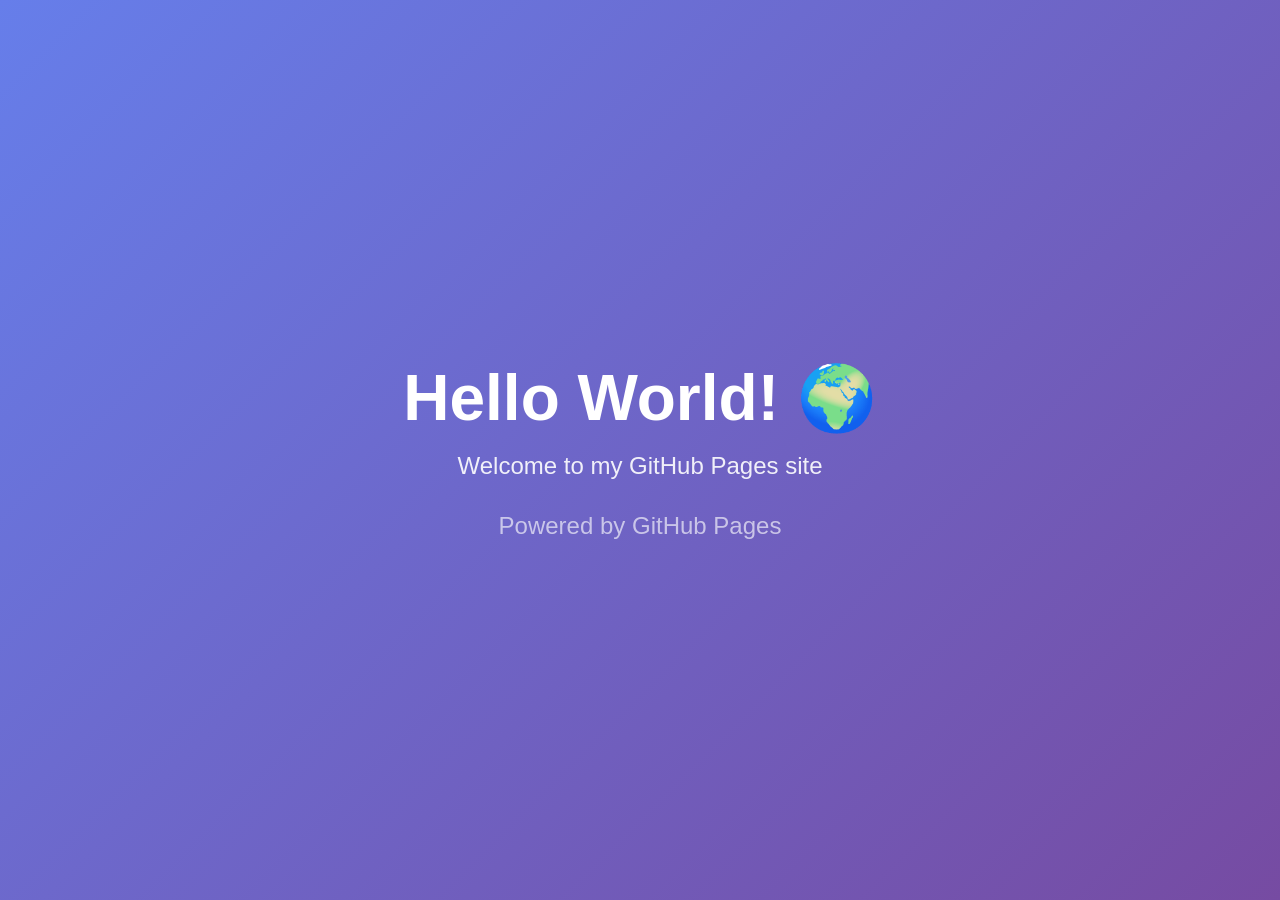
==== index.html @ 0161fd8e "Update to Hello World page with modern styling" ====
<!DOCTYPE html>
<html lang="en">
  <head>
    <meta charset="UTF-8">
    <meta name="viewport" content="width=device-width, initial-scale=1.0">
    <title>Hello World - GitHub Pages</title>
    <style>
      * {
        margin: 0;
        padding: 0;
        box-sizing: border-box;
      }
      
      body {
        font-family: -apple-system, BlinkMacSystemFont, 'Segoe UI', Roboto, 'Helvetica Neue', Arial, sans-serif;
        display: flex;
        justify-content: center;
        align-items: center;
        min-height: 100vh;
        background: linear-gradient(135deg, #667eea 0%, #764ba2 100%);
        color: #fff;
      }
      
      .container {
        text-align: center;
        padding: 2rem;
      }
      
      h1 {
        font-size: 4rem;
        margin-bottom: 1rem;
        animation: fadeIn 1s ease-in;
      }
      
      p {
        font-size: 1.5rem;
        opacity: 0.9;
        animation: fadeIn 1.5s ease-in;
      }
      
      @keyframes fadeIn {
        from {
          opacity: 0;
          transform: translateY(-20px);
        }
        to {
          opacity: 1;
          transform: translateY(0);
        }
      }
      
      .footer {
        margin-top: 2rem;
        font-size: 1rem;
        opacity: 0.7;
      }
    </style>
  </head>
  <body>
    <div class="container">
      <h1>Hello World! 🌍</h1>
      <p>Welcome to my GitHub Pages site</p>
      <div class="footer">
        <p>Powered by GitHub Pages</p>
      </div>
    </div>
  </body>
</html>
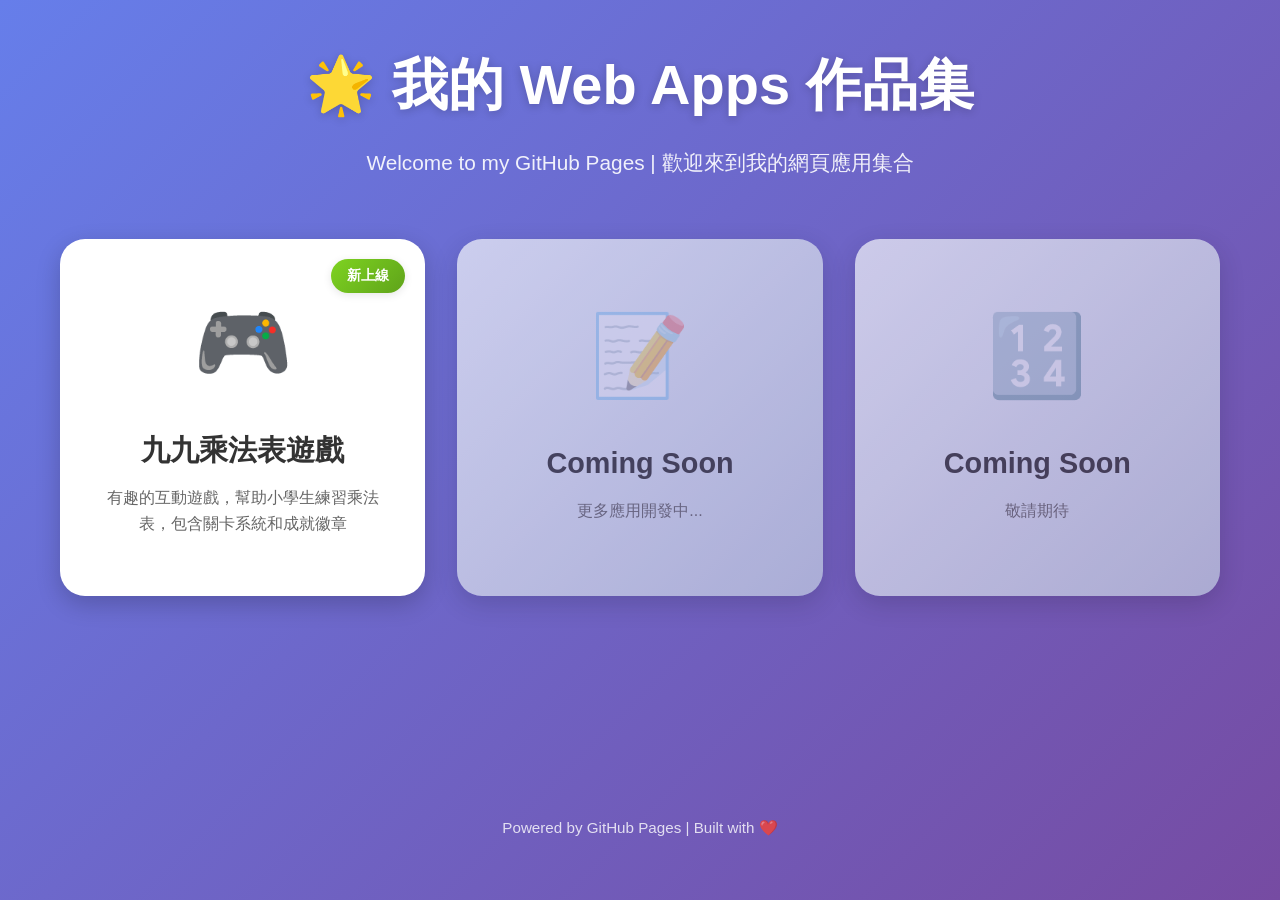
==== commit ca684402: "Add multiplication game and redesign as multi-app portal - Transform main page into app portal with " ====
--- a/index.html
+++ b/index.html
@@ -1,68 +1,50 @@
 <!DOCTYPE html>
-<html lang="en">
+<html lang="zh-TW">
   <head>
     <meta charset="UTF-8">
     <meta name="viewport" content="width=device-width, initial-scale=1.0">
-    <title>Hello World - GitHub Pages</title>
-    <style>
-      * {
-        margin: 0;
-        padding: 0;
-        box-sizing: border-box;
-      }
-      
-      body {
-        font-family: -apple-system, BlinkMacSystemFont, 'Segoe UI', Roboto, 'Helvetica Neue', Arial, sans-serif;
-        display: flex;
-        justify-content: center;
-        align-items: center;
-        min-height: 100vh;
-        background: linear-gradient(135deg, #667eea 0%, #764ba2 100%);
-        color: #fff;
-      }
-      
-      .container {
-        text-align: center;
-        padding: 2rem;
-      }
-      
-      h1 {
-        font-size: 4rem;
-        margin-bottom: 1rem;
-        animation: fadeIn 1s ease-in;
-      }
-      
-      p {
-        font-size: 1.5rem;
-        opacity: 0.9;
-        animation: fadeIn 1.5s ease-in;
-      }
-      
-      @keyframes fadeIn {
-        from {
-          opacity: 0;
-          transform: translateY(-20px);
-        }
-        to {
-          opacity: 1;
-          transform: translateY(0);
-        }
-      }
-      
-      .footer {
-        margin-top: 2rem;
-        font-size: 1rem;
-        opacity: 0.7;
-      }
-    </style>
+    <meta name="description" content="我的 Web Apps 作品集 - 包含互動遊戲、工具程式等多個網頁應用">
+    <title>我的 Web Apps | GitHub Pages</title>
+    <link rel="stylesheet" href="assets/css/common.css">
+    <link rel="stylesheet" href="assets/css/portal.css">
   </head>
   <body>
-    <div class="container">
-      <h1>Hello World! 🌍</h1>
-      <p>Welcome to my GitHub Pages site</p>
-      <div class="footer">
-        <p>Powered by GitHub Pages</p>
+    <div class="portal">
+      <!-- 頭部區域 -->
+      <header class="portal-header">
+        <h1>🌟 我的 Web Apps 作品集</h1>
+        <p>Welcome to my GitHub Pages | 歡迎來到我的網頁應用集合</p>
+      </header>
+      
+      <!-- App 卡片網格 -->
+      <div class="app-grid">
+        <!-- App 1: 九九乘法表遊戲 -->
+        <a href="apps/multiplication-game/" class="app-card">
+          <span class="app-badge">新上線</span>
+          <div class="app-icon">🎮</div>
+          <h2>九九乘法表遊戲</h2>
+          <p>有趣的互動遊戲，幫助小學生練習乘法表，包含關卡系統和成就徽章</p>
+        </a>
+        
+        <!-- App 2: 待開發 -->
+        <div class="app-card coming-soon">
+          <div class="app-icon">📝</div>
+          <h2>Coming Soon</h2>
+          <p>更多應用開發中...</p>
+        </div>
+        
+        <!-- App 3: 待開發 -->
+        <div class="app-card coming-soon">
+          <div class="app-icon">🔢</div>
+          <h2>Coming Soon</h2>
+          <p>敬請期待</p>
+        </div>
       </div>
+      
+      <!-- 頁腳 -->
+      <footer class="portal-footer">
+        <p>Powered by GitHub Pages | Built with ❤️</p>
+      </footer>
     </div>
   </body>
 </html>
--- a/assets/css/common.css
+++ b/assets/css/common.css
@@ -0,0 +1,143 @@
+/* Common Styles - 共用樣式 */
+/* 適用於所有 Web Apps 的通用元件 */
+
+* {
+  margin: 0;
+  padding: 0;
+  box-sizing: border-box;
+}
+
+:root {
+  /* 童趣卡通風格色彩 */
+  --color-primary: #4A90E2;
+  --color-success: #7ED321;
+  --color-warning: #F5A623;
+  --color-danger: #FF6B6B;
+  --color-info: #FF69B4;
+  
+  /* 背景色 */
+  --bg-gradient-start: #667eea;
+  --bg-gradient-end: #764ba2;
+  
+  /* 文字色 */
+  --text-primary: #333;
+  --text-secondary: #666;
+  --text-light: #fff;
+  
+  /* 圓角 */
+  --radius-small: 8px;
+  --radius-medium: 15px;
+  --radius-large: 20px;
+  --radius-xlarge: 25px;
+  
+  /* 陰影 */
+  --shadow-small: 0 2px 8px rgba(0, 0, 0, 0.1);
+  --shadow-medium: 0 4px 16px rgba(0, 0, 0, 0.15);
+  --shadow-large: 0 8px 24px rgba(0, 0, 0, 0.2);
+  
+  /* 動畫 */
+  --transition-fast: 0.2s ease;
+  --transition-normal: 0.3s ease;
+  --transition-slow: 0.5s ease;
+}
+
+body {
+  font-family: -apple-system, BlinkMacSystemFont, 'Segoe UI', Roboto, 'Helvetica Neue', Arial, 
+               'Noto Sans', sans-serif, 'Apple Color Emoji', 'Segoe UI Emoji', 'Segoe UI Symbol';
+  line-height: 1.6;
+  color: var(--text-primary);
+}
+
+/* 通用按鈕樣式 */
+.btn {
+  display: inline-block;
+  padding: 12px 32px;
+  font-size: 16px;
+  font-weight: 600;
+  text-align: center;
+  text-decoration: none;
+  border: none;
+  border-radius: var(--radius-large);
+  cursor: pointer;
+  transition: all var(--transition-normal);
+  box-shadow: var(--shadow-small);
+}
+
+.btn:hover {
+  transform: translateY(-2px) scale(1.02);
+  box-shadow: var(--shadow-medium);
+}
+
+.btn:active {
+  transform: translateY(0) scale(0.98);
+}
+
+.btn-primary {
+  background: linear-gradient(135deg, var(--color-primary), #357ABD);
+  color: var(--text-light);
+}
+
+.btn-success {
+  background: linear-gradient(135deg, var(--color-success), #5FA31A);
+  color: var(--text-light);
+}
+
+.btn-large {
+  padding: 16px 48px;
+  font-size: 20px;
+  border-radius: var(--radius-xlarge);
+}
+
+/* 通用卡片樣式 */
+.card {
+  background: white;
+  border-radius: var(--radius-large);
+  padding: 24px;
+  box-shadow: var(--shadow-medium);
+  transition: all var(--transition-normal);
+}
+
+.card:hover {
+  transform: translateY(-4px);
+  box-shadow: var(--shadow-large);
+}
+
+/* 響應式容器 */
+.container {
+  width: 100%;
+  max-width: 1200px;
+  margin: 0 auto;
+  padding: 0 20px;
+}
+
+/* 通用工具類 */
+.text-center {
+  text-align: center;
+}
+
+.mt-1 { margin-top: 8px; }
+.mt-2 { margin-top: 16px; }
+.mt-3 { margin-top: 24px; }
+.mt-4 { margin-top: 32px; }
+
+.mb-1 { margin-bottom: 8px; }
+.mb-2 { margin-bottom: 16px; }
+.mb-3 { margin-bottom: 24px; }
+.mb-4 { margin-bottom: 32px; }
+
+/* 響應式設計 */
+@media (max-width: 768px) {
+  .btn {
+    padding: 10px 24px;
+    font-size: 14px;
+  }
+  
+  .btn-large {
+    padding: 14px 36px;
+    font-size: 18px;
+  }
+  
+  .card {
+    padding: 16px;
+  }
+}
--- a/assets/css/portal.css
+++ b/assets/css/portal.css
@@ -0,0 +1,226 @@
+/* Portal Page Styles - 主頁樣式 */
+
+body {
+  min-height: 100vh;
+  background: linear-gradient(135deg, var(--bg-gradient-start) 0%, var(--bg-gradient-end) 100%);
+  display: flex;
+  flex-direction: column;
+}
+
+.portal {
+  flex: 1;
+  display: flex;
+  flex-direction: column;
+  padding: 40px 20px;
+}
+
+/* 頭部區域 */
+.portal-header {
+  text-align: center;
+  margin-bottom: 60px;
+  animation: fadeInDown 0.8s ease;
+}
+
+.portal-header h1 {
+  font-size: 3.5rem;
+  color: white;
+  margin-bottom: 16px;
+  font-weight: 700;
+  text-shadow: 0 2px 10px rgba(0, 0, 0, 0.2);
+}
+
+.portal-header p {
+  font-size: 1.3rem;
+  color: rgba(255, 255, 255, 0.9);
+  font-weight: 300;
+}
+
+/* App 卡片網格 */
+.app-grid {
+  display: grid;
+  grid-template-columns: repeat(auto-fit, minmax(300px, 1fr));
+  gap: 32px;
+  max-width: 1200px;
+  margin: 0 auto;
+  width: 100%;
+  padding: 0 20px;
+}
+
+/* App 卡片 */
+.app-card {
+  background: white;
+  border-radius: var(--radius-xlarge);
+  padding: 40px 32px;
+  text-align: center;
+  text-decoration: none;
+  color: var(--text-primary);
+  box-shadow: var(--shadow-large);
+  transition: all var(--transition-normal);
+  cursor: pointer;
+  position: relative;
+  overflow: hidden;
+  display: flex;
+  flex-direction: column;
+  align-items: center;
+  justify-content: center;
+  min-height: 280px;
+  animation: fadeInUp 0.6s ease backwards;
+}
+
+.app-card:nth-child(1) {
+  animation-delay: 0.1s;
+}
+
+.app-card:nth-child(2) {
+  animation-delay: 0.2s;
+}
+
+.app-card:nth-child(3) {
+  animation-delay: 0.3s;
+}
+
+.app-card:hover {
+  transform: translateY(-8px) scale(1.02);
+  box-shadow: 0 12px 40px rgba(0, 0, 0, 0.25);
+}
+
+.app-card:active {
+  transform: translateY(-4px) scale(1.01);
+}
+
+/* App 圖示 */
+.app-icon {
+  font-size: 5rem;
+  margin-bottom: 20px;
+  animation: bounce 2s infinite;
+  animation-play-state: paused;
+}
+
+.app-card:hover .app-icon {
+  animation-play-state: running;
+}
+
+.app-card h2 {
+  font-size: 1.8rem;
+  color: var(--text-primary);
+  margin-bottom: 12px;
+  font-weight: 700;
+}
+
+.app-card p {
+  font-size: 1rem;
+  color: var(--text-secondary);
+  line-height: 1.6;
+  margin-bottom: 20px;
+}
+
+/* App 狀態徽章 */
+.app-badge {
+  display: inline-block;
+  padding: 6px 16px;
+  background: linear-gradient(135deg, var(--color-success), #5FA31A);
+  color: white;
+  border-radius: 20px;
+  font-size: 0.85rem;
+  font-weight: 600;
+  position: absolute;
+  top: 20px;
+  right: 20px;
+  box-shadow: var(--shadow-small);
+}
+
+/* Coming Soon 卡片 */
+.app-card.coming-soon {
+  opacity: 0.7;
+  cursor: not-allowed;
+  background: linear-gradient(135deg, #f5f7fa 0%, #c3cfe2 100%);
+}
+
+.app-card.coming-soon:hover {
+  transform: none;
+  box-shadow: var(--shadow-large);
+}
+
+.app-card.coming-soon .app-icon {
+  animation: none;
+  opacity: 0.5;
+}
+
+/* 頁腳 */
+.portal-footer {
+  text-align: center;
+  padding: 40px 20px 20px;
+  color: rgba(255, 255, 255, 0.8);
+  font-size: 0.95rem;
+  margin-top: auto;
+}
+
+/* 動畫 */
+@keyframes fadeInDown {
+  from {
+    opacity: 0;
+    transform: translateY(-30px);
+  }
+  to {
+    opacity: 1;
+    transform: translateY(0);
+  }
+}
+
+@keyframes fadeInUp {
+  from {
+    opacity: 0;
+    transform: translateY(30px);
+  }
+  to {
+    opacity: 1;
+    transform: translateY(0);
+  }
+}
+
+@keyframes bounce {
+  0%, 20%, 50%, 80%, 100% {
+    transform: translateY(0);
+  }
+  40% {
+    transform: translateY(-15px);
+  }
+  60% {
+    transform: translateY(-8px);
+  }
+}
+
+/* 響應式設計 */
+@media (max-width: 768px) {
+  .portal-header h1 {
+    font-size: 2.5rem;
+  }
+  
+  .portal-header p {
+    font-size: 1.1rem;
+  }
+  
+  .app-grid {
+    grid-template-columns: 1fr;
+    gap: 24px;
+  }
+  
+  .app-card {
+    padding: 32px 24px;
+    min-height: 240px;
+  }
+  
+  .app-icon {
+    font-size: 4rem;
+  }
+  
+  .app-card h2 {
+    font-size: 1.5rem;
+  }
+}
+
+@media (min-width: 769px) and (max-width: 1024px) {
+  .app-grid {
+    grid-template-columns: repeat(2, 1fr);
+  }
+}
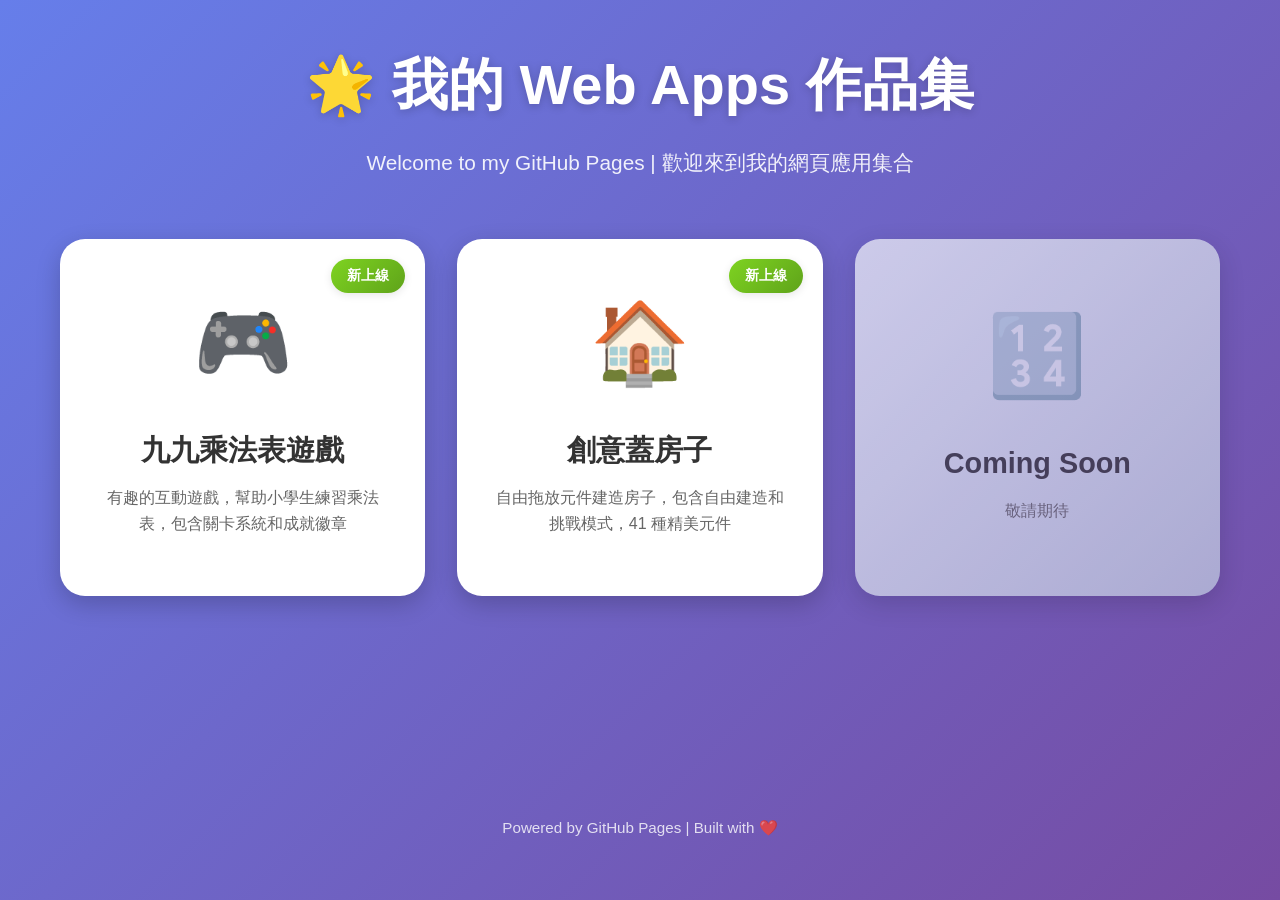
==== commit 476b84e2: "Add house-builder game to GitHub Pages - Added house-builder game card to index.html - Updated porta" ====
--- a/index.html
+++ b/index.html
@@ -26,12 +26,13 @@
           <p>有趣的互動遊戲，幫助小學生練習乘法表，包含關卡系統和成就徽章</p>
         </a>
         
-        <!-- App 2: 待開發 -->
-        <div class="app-card coming-soon">
-          <div class="app-icon">📝</div>
-          <h2>Coming Soon</h2>
-          <p>更多應用開發中...</p>
-        </div>
+        <!-- App 2: 創意蓋房子 -->
+        <a href="apps/house-builder/" class="app-card">
+          <span class="app-badge">新上線</span>
+          <div class="app-icon">🏠</div>
+          <h2>創意蓋房子</h2>
+          <p>自由拖放元件建造房子，包含自由建造和挑戰模式，41 種精美元件</p>
+        </a>
         
         <!-- App 3: 待開發 -->
         <div class="app-card coming-soon">
--- a/assets/css/portal.css
+++ b/assets/css/portal.css
@@ -79,6 +79,10 @@
   animation-delay: 0.3s;
 }
 
+.app-card:nth-child(4) {
+  animation-delay: 0.4s;
+}
+
 .app-card:hover {
   transform: translateY(-8px) scale(1.02);
   box-shadow: 0 12px 40px rgba(0, 0, 0, 0.25);
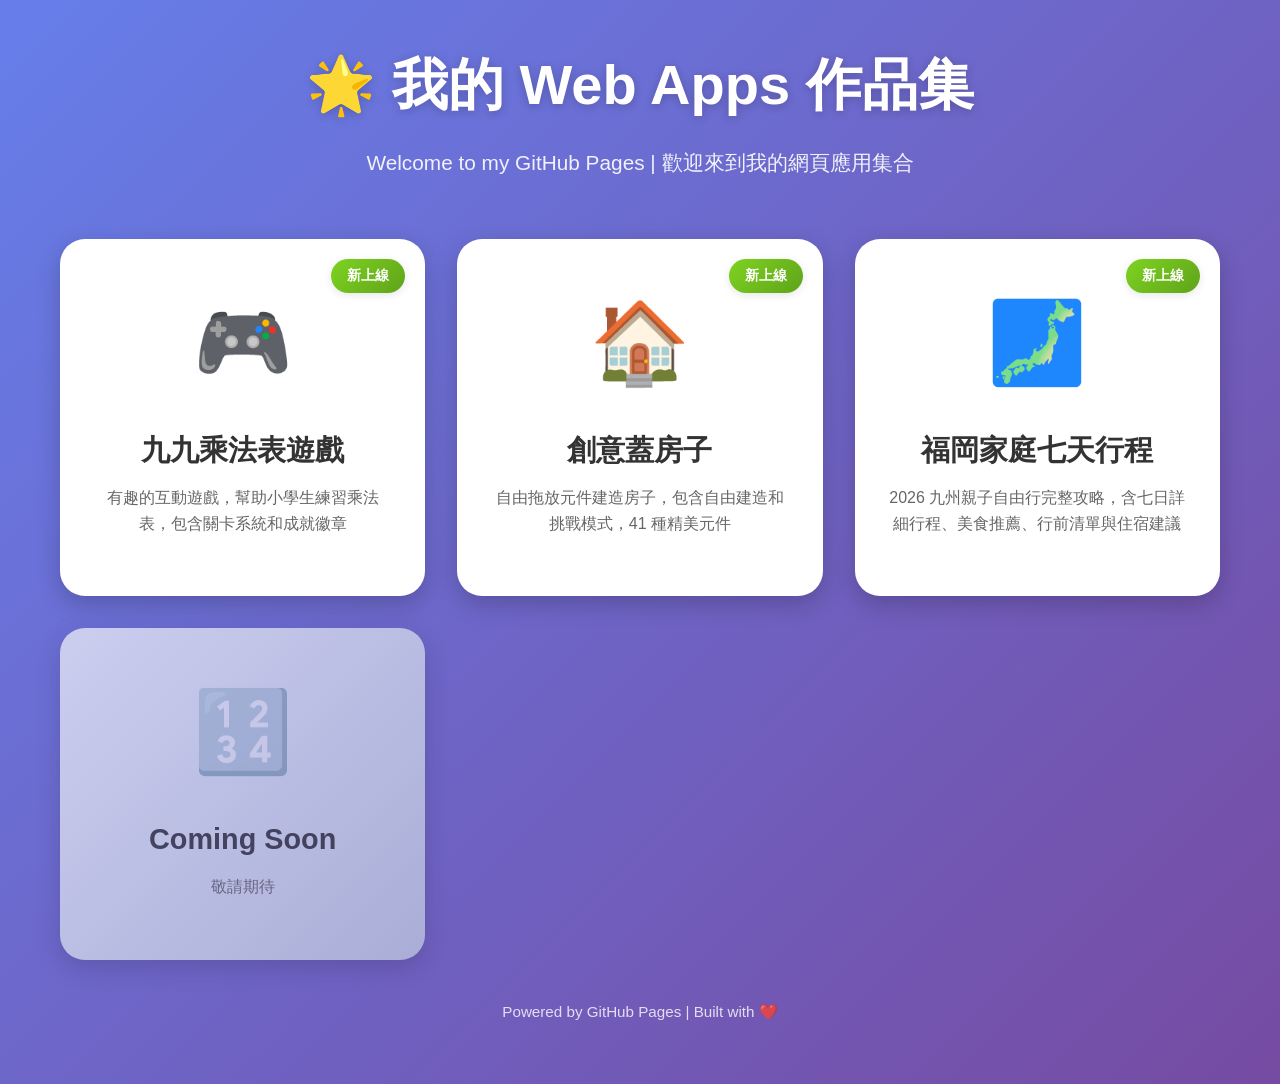
==== commit 4622d3ac: "feat: 新增福岡家庭七天行程頁面 v1.3 - 新增 docs/travel/2026-日本福岡/index.html：完整七天行程 HTML 頁面   · 黏性 Day 導覽列、景點卡片、可展開" ====
--- a/index.html
+++ b/index.html
@@ -34,7 +34,15 @@
           <p>自由拖放元件建造房子，包含自由建造和挑戰模式，41 種精美元件</p>
         </a>
         
-        <!-- App 3: 待開發 -->
+        <!-- App 3: 福岡旅遊行程 -->
+        <a href="docs/travel/2026-日本福岡/" class="app-card">
+          <span class="app-badge">新上線</span>
+          <div class="app-icon">🗾</div>
+          <h2>福岡家庭七天行程</h2>
+          <p>2026 九州親子自由行完整攻略，含七日詳細行程、美食推薦、行前清單與住宿建議</p>
+        </a>
+
+        <!-- App 4: 待開發 -->
         <div class="app-card coming-soon">
           <div class="app-icon">🔢</div>
           <h2>Coming Soon</h2>
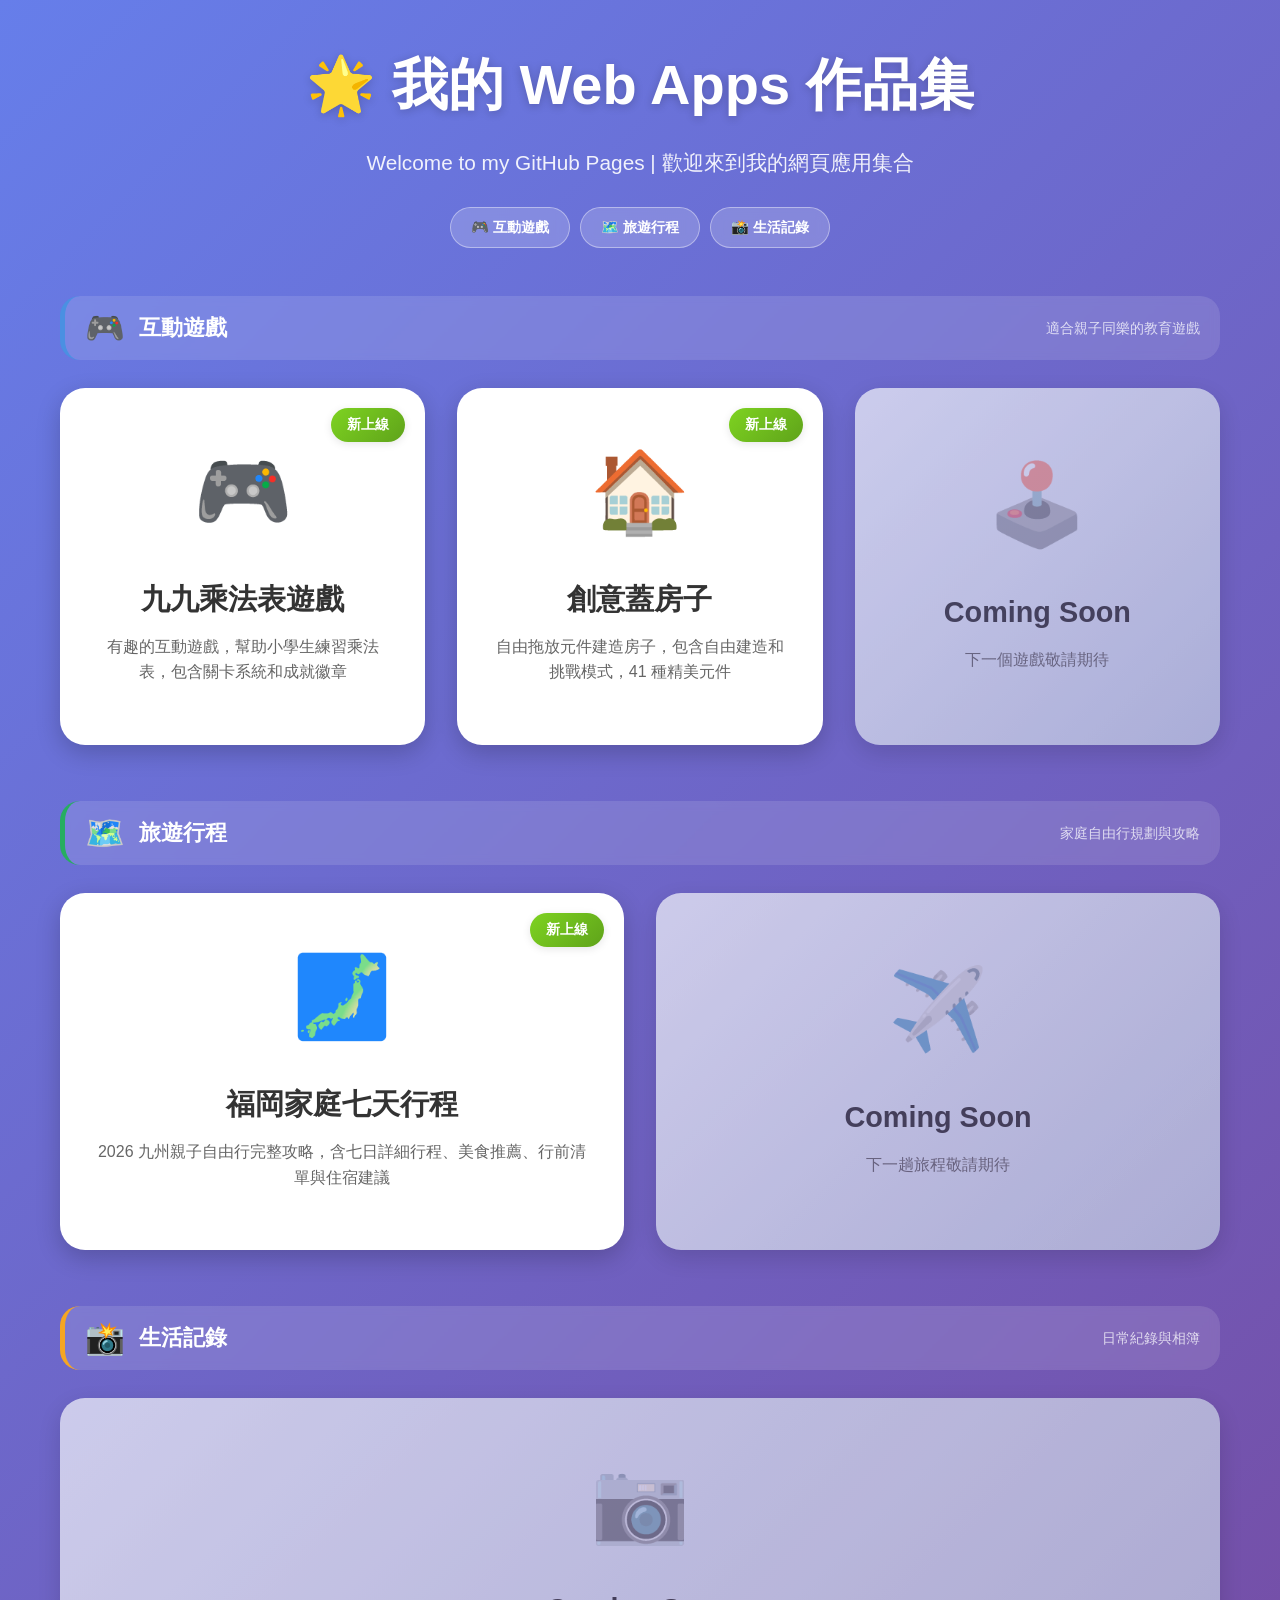
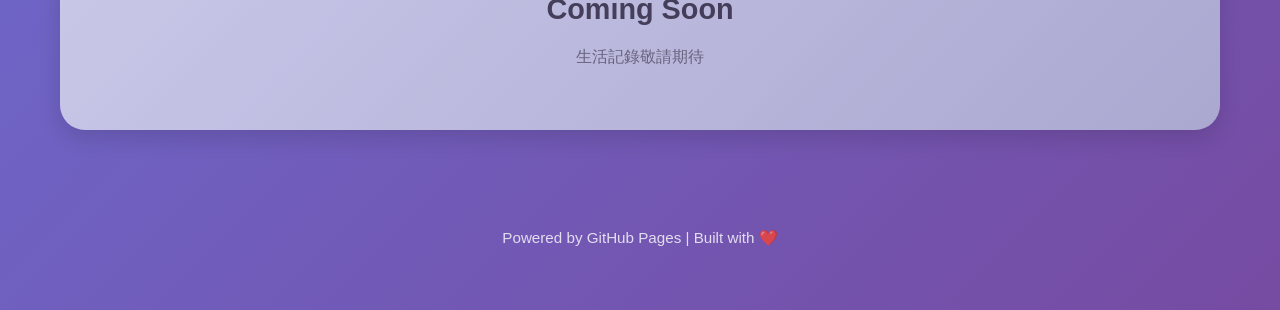
==== commit 5bf6657f: "feat: 首頁重構為分類區塊架構 - 新增三個分類區塊：🎮 互動遊戲、🗺️ 旅遊行程、📸 生活記錄 - 新增頂部分類快捷導覽 chips（含錨點連結） - portal.css 新增 .catego" ====
--- a/index.html
+++ b/index.html
@@ -16,39 +16,78 @@
         <p>Welcome to my GitHub Pages | 歡迎來到我的網頁應用集合</p>
       </header>
       
-      <!-- App 卡片網格 -->
-      <div class="app-grid">
-        <!-- App 1: 九九乘法表遊戲 -->
-        <a href="apps/multiplication-game/" class="app-card">
-          <span class="app-badge">新上線</span>
-          <div class="app-icon">🎮</div>
-          <h2>九九乘法表遊戲</h2>
-          <p>有趣的互動遊戲，幫助小學生練習乘法表，包含關卡系統和成就徽章</p>
-        </a>
-        
-        <!-- App 2: 創意蓋房子 -->
-        <a href="apps/house-builder/" class="app-card">
-          <span class="app-badge">新上線</span>
-          <div class="app-icon">🏠</div>
-          <h2>創意蓋房子</h2>
-          <p>自由拖放元件建造房子，包含自由建造和挑戰模式，41 種精美元件</p>
-        </a>
-        
-        <!-- App 3: 福岡旅遊行程 -->
-        <a href="docs/travel/2026-日本福岡/" class="app-card">
-          <span class="app-badge">新上線</span>
-          <div class="app-icon">🗾</div>
-          <h2>福岡家庭七天行程</h2>
-          <p>2026 九州親子自由行完整攻略，含七日詳細行程、美食推薦、行前清單與住宿建議</p>
-        </a>
+      <!-- 分類快捷導覽 -->
+      <nav class="category-nav">
+        <a class="category-chip" href="#games">🎮 互動遊戲</a>
+        <a class="category-chip" href="#travel">🗺️ 旅遊行程</a>
+        <a class="category-chip" href="#life">📸 生活記錄</a>
+      </nav>
 
-        <!-- App 4: 待開發 -->
-        <div class="app-card coming-soon">
-          <div class="app-icon">🔢</div>
-          <h2>Coming Soon</h2>
-          <p>敬請期待</p>
+      <!-- ── 互動遊戲 ── -->
+      <section class="category-section cat-games" id="games">
+        <div class="category-header">
+          <span class="cat-icon">🎮</span>
+          <h2 class="cat-title">互動遊戲</h2>
+          <p class="cat-desc">適合親子同樂的教育遊戲</p>
         </div>
-      </div>
+        <div class="app-grid">
+          <a href="apps/multiplication-game/" class="app-card" style="--card-i:1">
+            <span class="app-badge">新上線</span>
+            <div class="app-icon">🎮</div>
+            <h2>九九乘法表遊戲</h2>
+            <p>有趣的互動遊戲，幫助小學生練習乘法表，包含關卡系統和成就徽章</p>
+          </a>
+          <a href="apps/house-builder/" class="app-card" style="--card-i:2">
+            <span class="app-badge">新上線</span>
+            <div class="app-icon">🏠</div>
+            <h2>創意蓋房子</h2>
+            <p>自由拖放元件建造房子，包含自由建造和挑戰模式，41 種精美元件</p>
+          </a>
+          <div class="app-card coming-soon" style="--card-i:3">
+            <div class="app-icon">🕹️</div>
+            <h2>Coming Soon</h2>
+            <p>下一個遊戲敬請期待</p>
+          </div>
+        </div>
+      </section>
+
+      <!-- ── 旅遊行程 ── -->
+      <section class="category-section cat-travel" id="travel">
+        <div class="category-header">
+          <span class="cat-icon">🗺️</span>
+          <h2 class="cat-title">旅遊行程</h2>
+          <p class="cat-desc">家庭自由行規劃與攻略</p>
+        </div>
+        <div class="app-grid">
+          <a href="docs/travel/2026-日本福岡/" class="app-card" style="--card-i:1">
+            <span class="app-badge">新上線</span>
+            <div class="app-icon">🗾</div>
+            <h2>福岡家庭七天行程</h2>
+            <p>2026 九州親子自由行完整攻略，含七日詳細行程、美食推薦、行前清單與住宿建議</p>
+          </a>
+          <div class="app-card coming-soon" style="--card-i:2">
+            <div class="app-icon">✈️</div>
+            <h2>Coming Soon</h2>
+            <p>下一趟旅程敬請期待</p>
+          </div>
+        </div>
+      </section>
+
+      <!-- ── 生活記錄 ── -->
+      <section class="category-section cat-life" id="life">
+        <div class="category-header">
+          <span class="cat-icon">📸</span>
+          <h2 class="cat-title">生活記錄</h2>
+          <p class="cat-desc">日常紀錄與相簿</p>
+        </div>
+        <div class="app-grid">
+          <div class="app-card coming-soon" style="--card-i:1">
+            <div class="app-icon">📷</div>
+            <h2>Coming Soon</h2>
+            <p>生活記錄敬請期待</p>
+          </div>
+        </div>
+      </section>
       
       <!-- 頁腳 -->
       <footer class="portal-footer">
--- a/assets/css/portal.css
+++ b/assets/css/portal.css
@@ -228,3 +228,99 @@
     grid-template-columns: repeat(2, 1fr);
   }
 }
+
+/* ── 分類導覽 chips ── */
+.category-nav {
+  display: flex;
+  flex-wrap: wrap;
+  gap: 10px;
+  justify-content: center;
+  margin: -32px auto 48px;
+  padding: 0 20px;
+  animation: fadeInUp 0.7s ease 0.2s backwards;
+}
+
+.category-chip {
+  display: inline-flex;
+  align-items: center;
+  gap: 6px;
+  padding: 8px 20px;
+  background: rgba(255, 255, 255, 0.18);
+  border: 1.5px solid rgba(255, 255, 255, 0.4);
+  border-radius: 2rem;
+  color: #fff;
+  font-size: 0.9rem;
+  font-weight: 600;
+  text-decoration: none;
+  backdrop-filter: blur(6px);
+  transition: all 0.2s ease;
+}
+
+.category-chip:hover {
+  background: rgba(255, 255, 255, 0.32);
+  border-color: rgba(255, 255, 255, 0.7);
+  transform: translateY(-2px);
+}
+
+/* ── 分類區塊 ── */
+.category-section {
+  max-width: 1200px;
+  margin: 0 auto 56px;
+  width: 100%;
+  padding: 0 20px;
+  scroll-margin-top: 24px;
+}
+
+.category-header {
+  display: flex;
+  align-items: center;
+  gap: 14px;
+  margin-bottom: 28px;
+  padding: 14px 20px;
+  background: rgba(255, 255, 255, 0.12);
+  border-radius: var(--radius-large);
+  border-left: 5px solid var(--cat-color, #fff);
+  backdrop-filter: blur(4px);
+}
+
+.category-header .cat-icon {
+  font-size: 2rem;
+  line-height: 1;
+}
+
+.category-header .cat-title {
+  font-size: 1.4rem;
+  font-weight: 800;
+  color: #fff;
+  margin: 0;
+}
+
+.category-header .cat-desc {
+  font-size: 0.88rem;
+  color: rgba(255, 255, 255, 0.75);
+  margin: 0;
+  margin-left: auto;
+  text-align: right;
+}
+
+/* 分類色彩 */
+.category-section.cat-games   { --cat-color: #4A90E2; }
+.category-section.cat-travel  { --cat-color: #27AE60; }
+.category-section.cat-life    { --cat-color: #F5A623; }
+
+/* 分類區塊內的 app-grid 不需要額外 padding */
+.category-section .app-grid {
+  padding: 0;
+  margin: 0;
+}
+
+/* 讓各分類的卡片依序淡入 */
+.category-section:nth-child(1) .app-card { animation-delay: calc(0.1s * var(--card-i, 1)); }
+.category-section:nth-child(2) .app-card { animation-delay: calc(0.15s + 0.1s * var(--card-i, 1)); }
+.category-section:nth-child(3) .app-card { animation-delay: calc(0.3s + 0.1s * var(--card-i, 1)); }
+
+@media (max-width: 768px) {
+  .category-nav { margin-top: -16px; margin-bottom: 32px; }
+  .category-header .cat-desc { display: none; }
+  .category-section { margin-bottom: 40px; }
+}
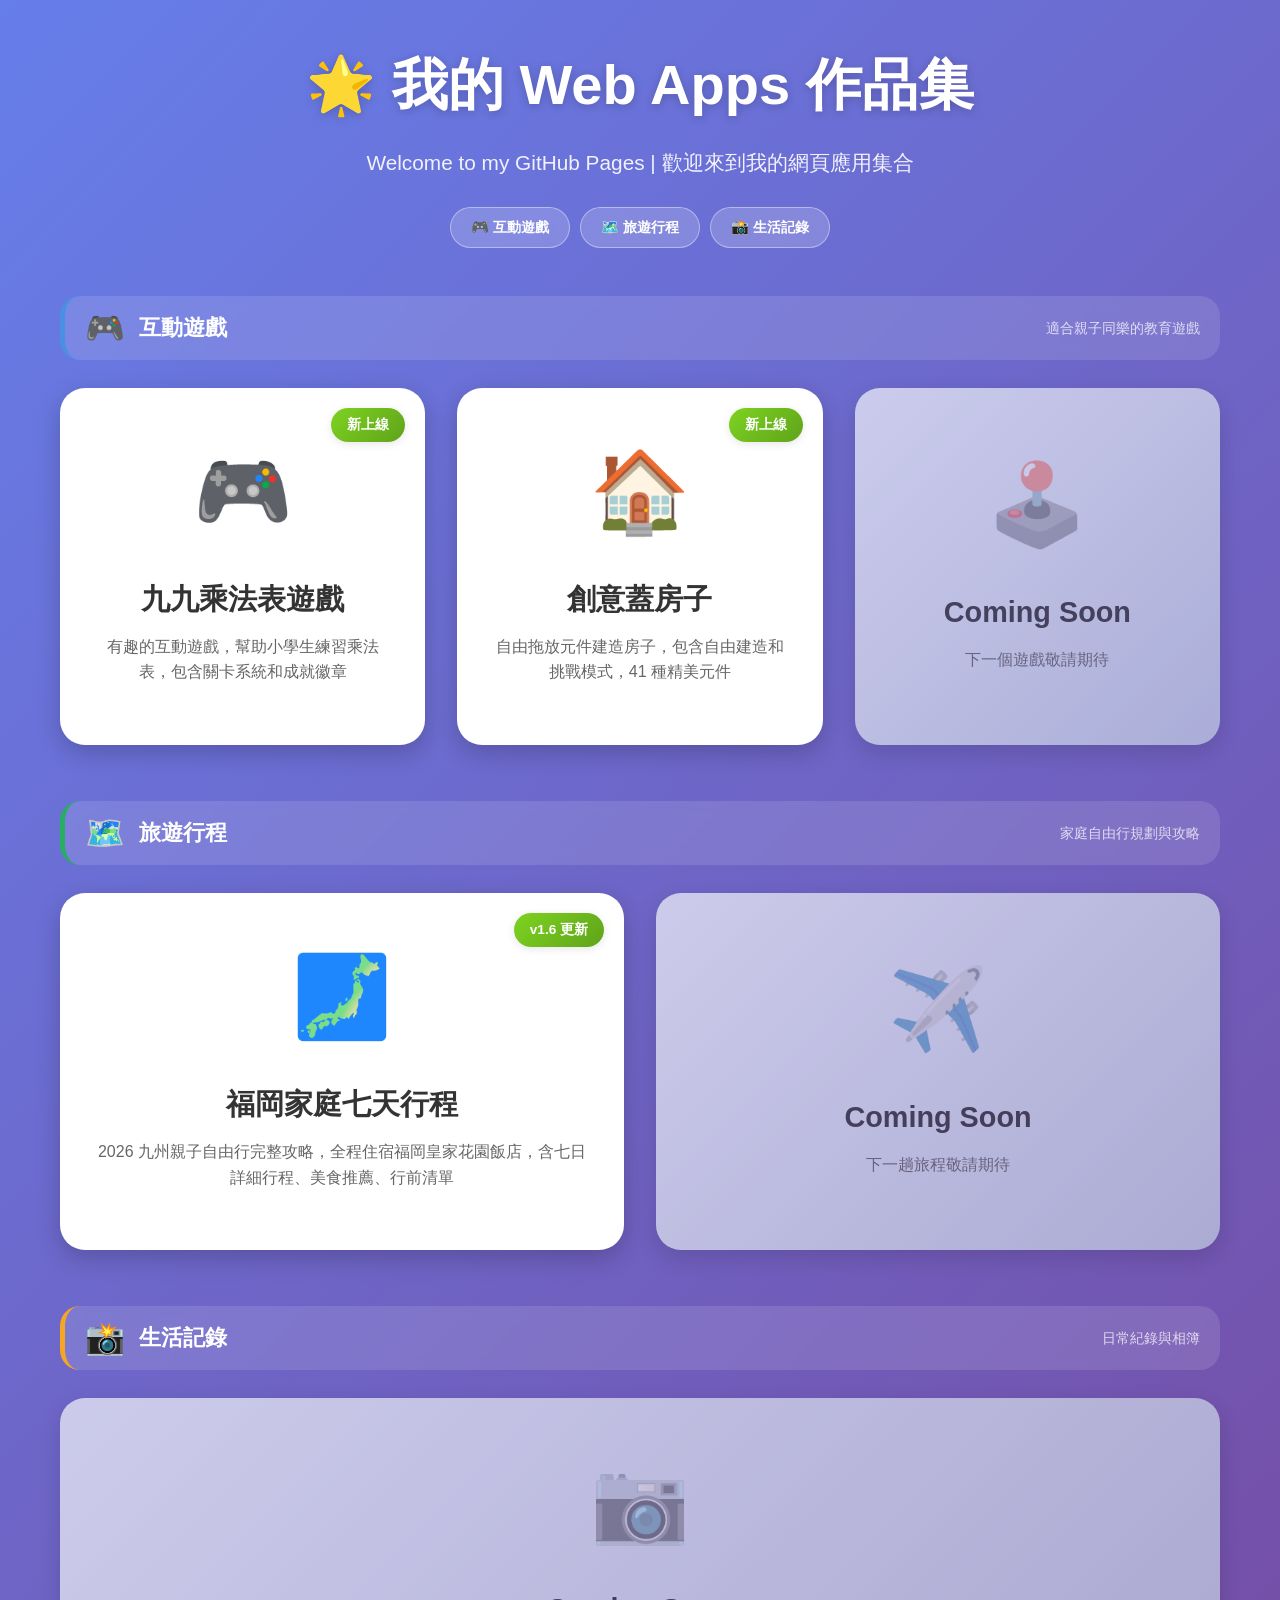
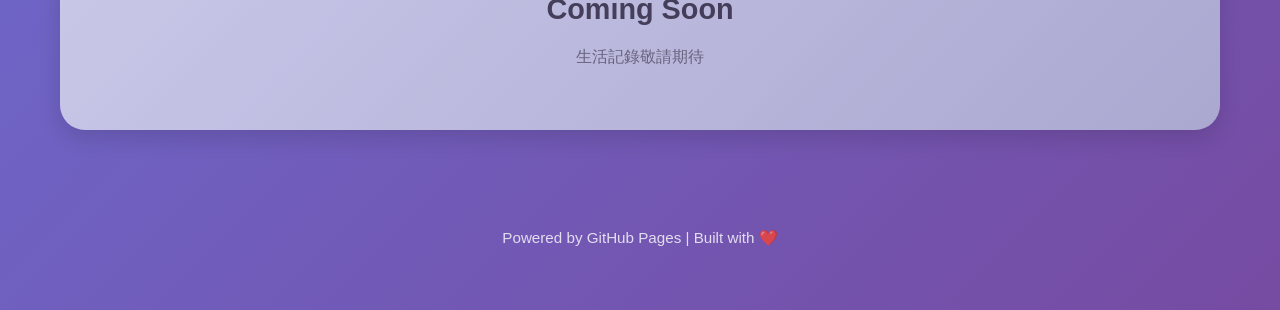
==== commit b5f32ad5: "feat: 福岡行程 v1.6 — 加入確定住宿資訊（福岡皇家花園飯店） - docs/travel/2026-日本福岡/index.html：v1.5→v1.6   - Header 新增「全程住宿" ====
--- a/index.html
+++ b/index.html
@@ -60,10 +60,10 @@
         </div>
         <div class="app-grid">
           <a href="docs/travel/2026-日本福岡/" class="app-card" style="--card-i:1">
-            <span class="app-badge">新上線</span>
+            <span class="app-badge">v1.6 更新</span>
             <div class="app-icon">🗾</div>
             <h2>福岡家庭七天行程</h2>
-            <p>2026 九州親子自由行完整攻略，含七日詳細行程、美食推薦、行前清單與住宿建議</p>
+            <p>2026 九州親子自由行完整攻略，全程住宿福岡皇家花園飯店，含七日詳細行程、美食推薦、行前清單</p>
           </a>
           <div class="app-card coming-soon" style="--card-i:2">
             <div class="app-icon">✈️</div>
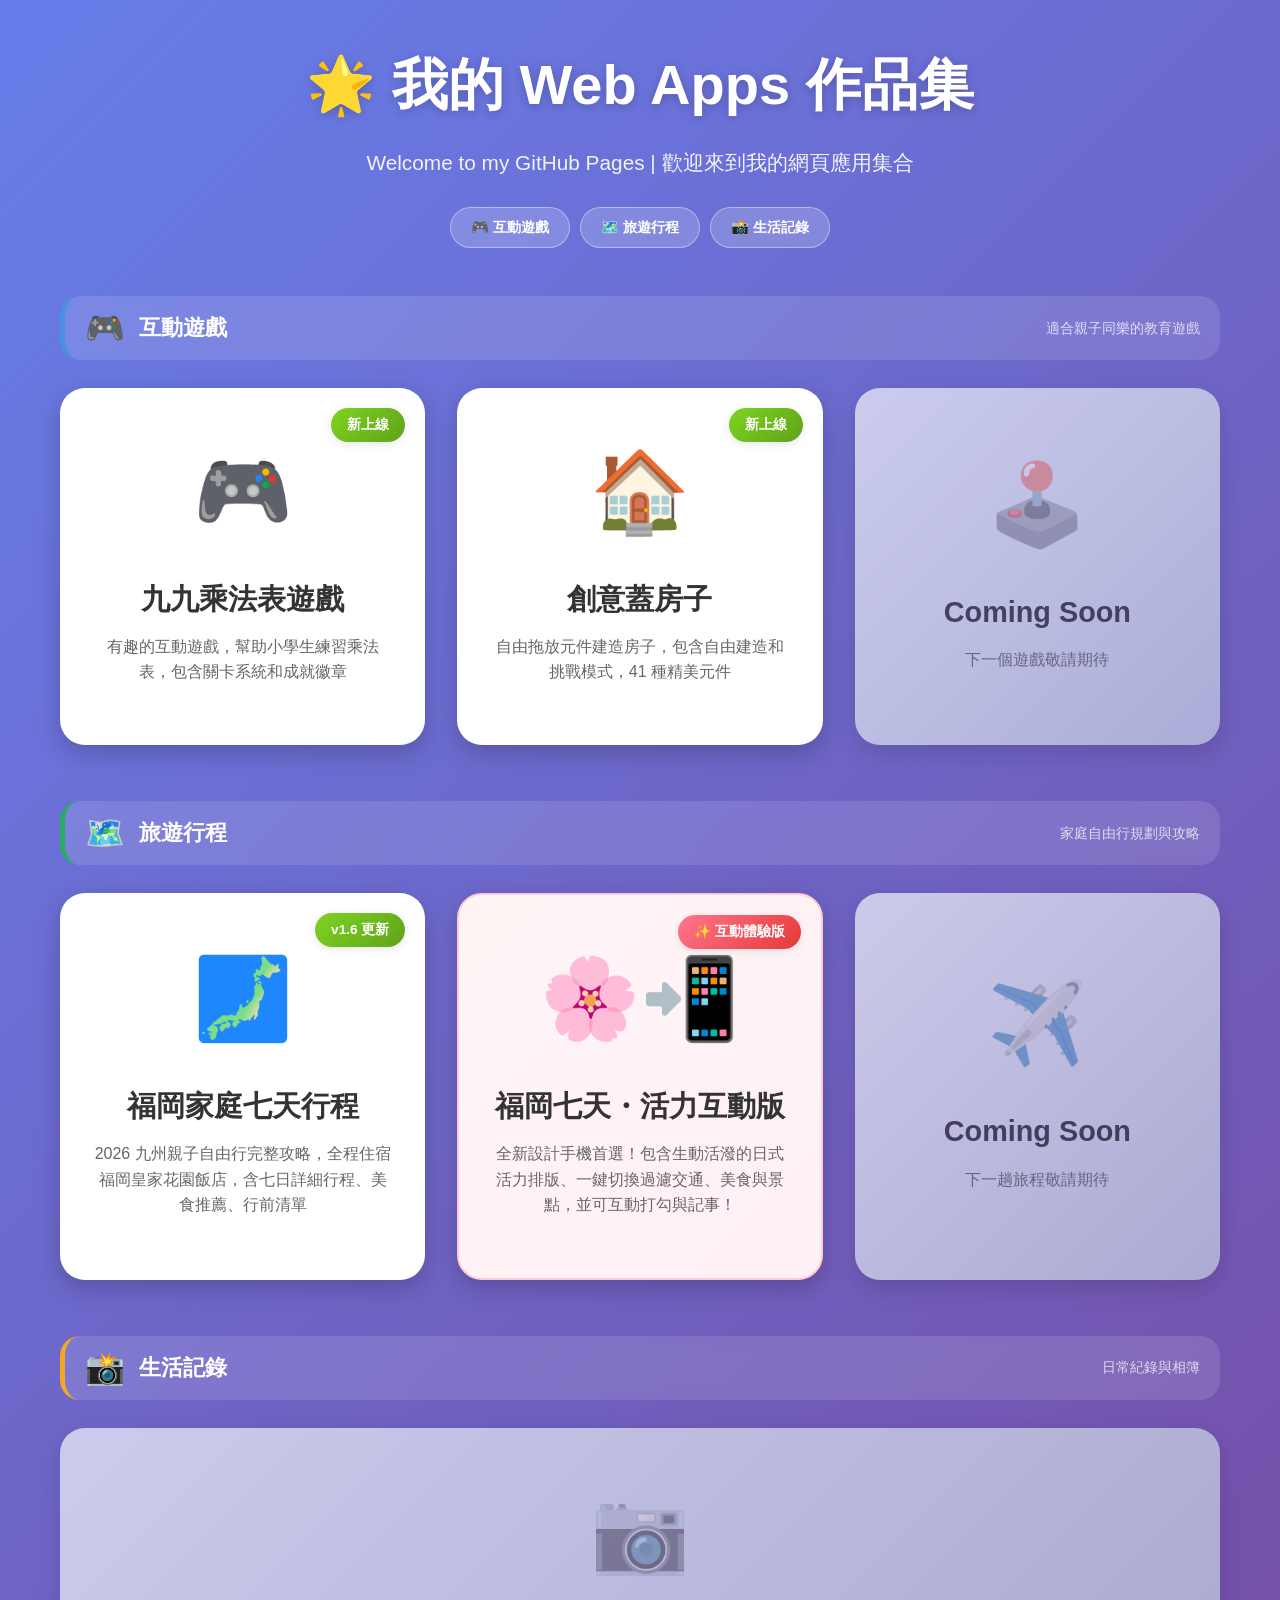
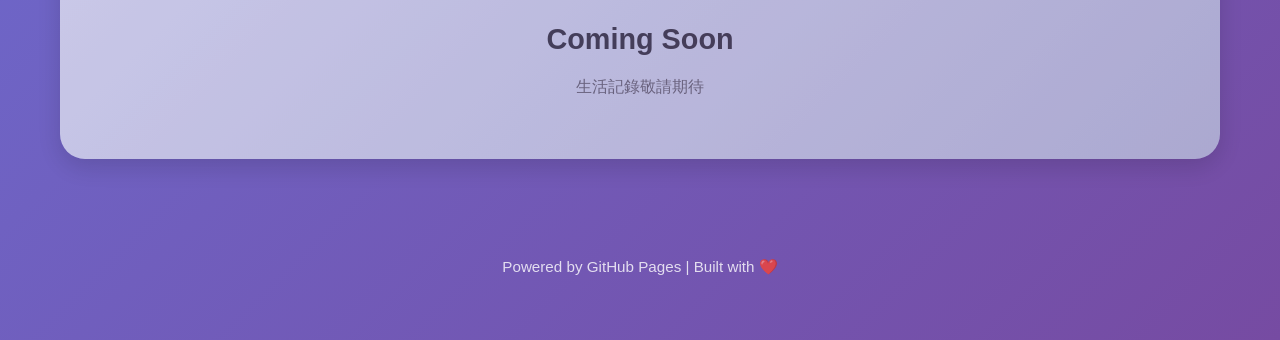
==== commit de6af4b9: "feat: 新增福岡七天旅遊互動好讀版 v2 (interactive.html) 並於首頁加入第二張圖卡入口" ====
--- a/index.html
+++ b/index.html
@@ -65,7 +65,13 @@
             <h2>福岡家庭七天行程</h2>
             <p>2026 九州親子自由行完整攻略，全程住宿福岡皇家花園飯店，含七日詳細行程、美食推薦、行前清單</p>
           </a>
-          <div class="app-card coming-soon" style="--card-i:2">
+          <a href="docs/travel/2026-日本福岡/interactive.html" class="app-card" style="--card-i:2; background: linear-gradient(135deg, #fff5f5 0%, #fff0f6 100%); border: 2px solid #ffccd5;">
+            <span class="app-badge" style="background: linear-gradient(135deg, #ff758f, #e53935);">✨ 互動體驗版</span>
+            <div class="app-icon">🌸📲</div>
+            <h2>福岡七天・活力互動版</h2>
+            <p>全新設計手機首選！包含生動活潑的日式活力排版、一鍵切換過濾交通、美食與景點，並可互動打勾與記事！</p>
+          </a>
+          <div class="app-card coming-soon" style="--card-i:3">
             <div class="app-icon">✈️</div>
             <h2>Coming Soon</h2>
             <p>下一趟旅程敬請期待</p>
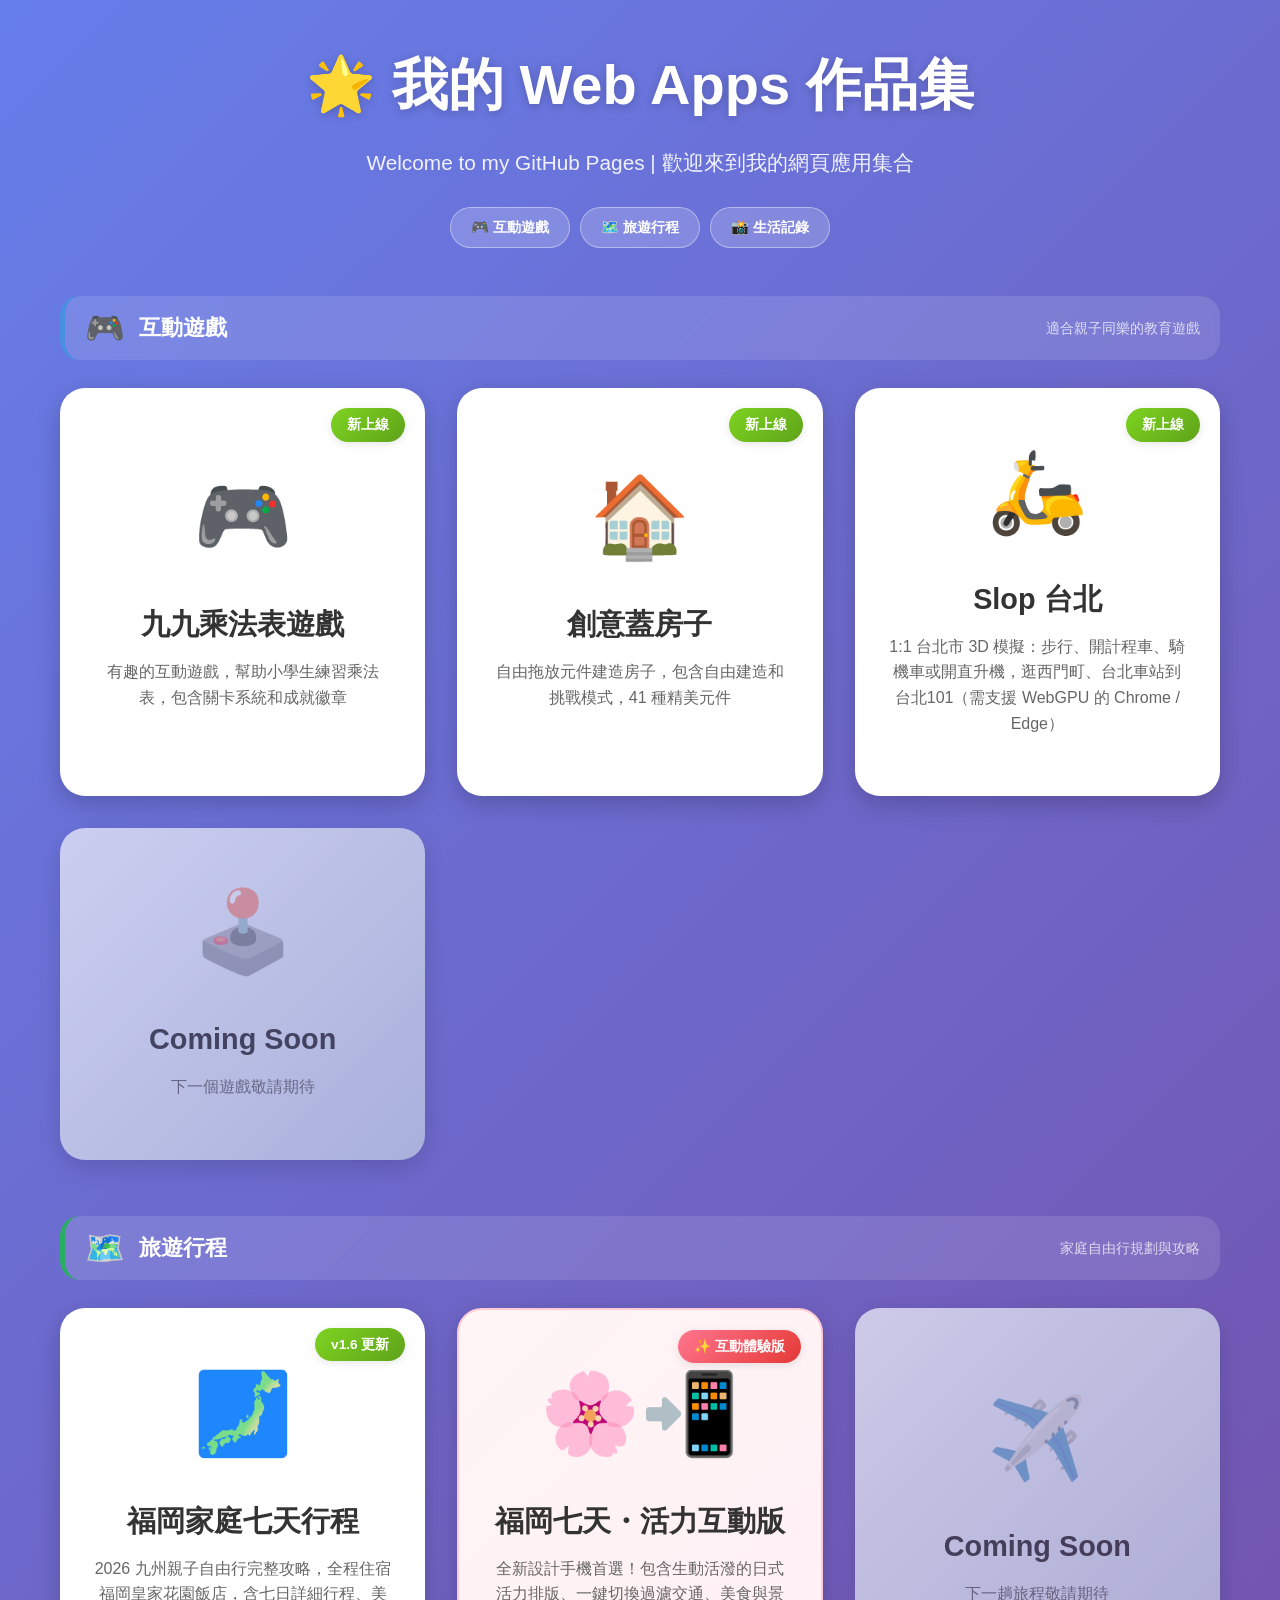
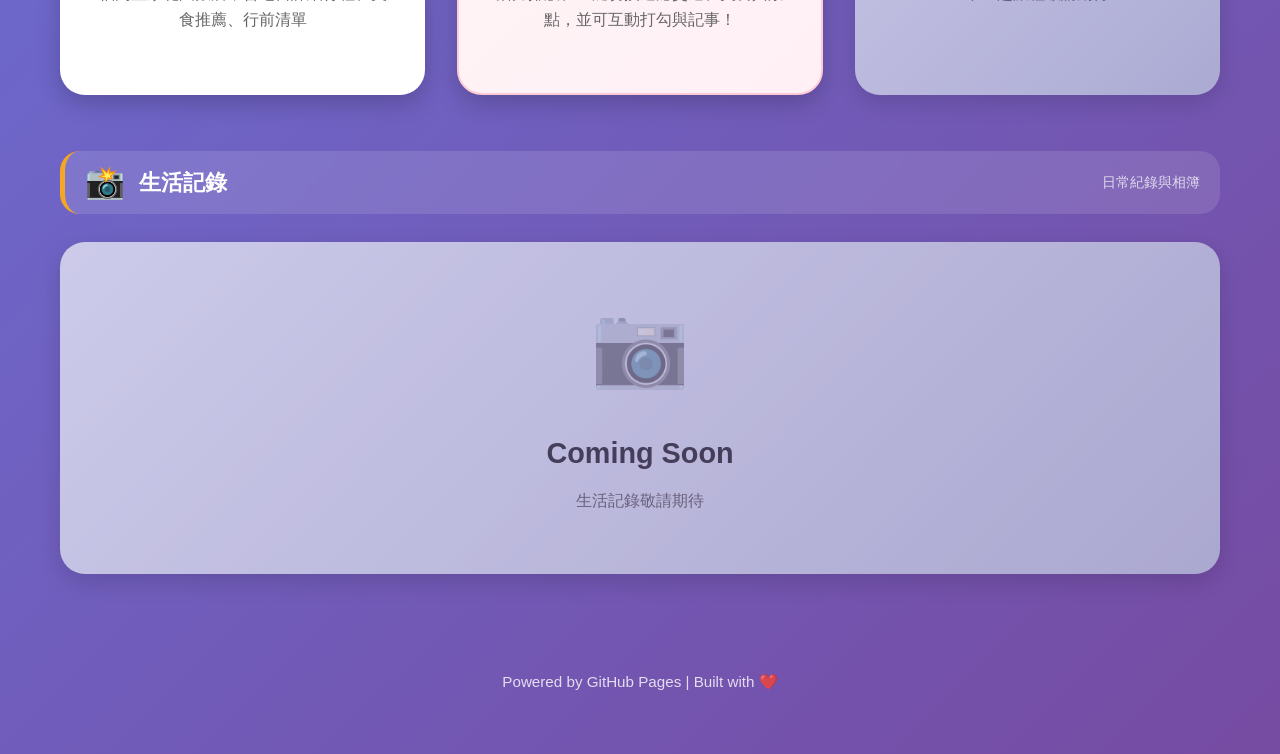
==== commit 9a63c11a: "新增 Slop 台北入口：互動遊戲區加上 1:1 台北市 3D 模擬卡片 Co-Authored-By: Claude Opus 5.5 <noreply@anthropic.com>" ====
--- a/index.html
+++ b/index.html
@@ -43,7 +43,13 @@
             <h2>創意蓋房子</h2>
             <p>自由拖放元件建造房子，包含自由建造和挑戰模式，41 種精美元件</p>
           </a>
-          <div class="app-card coming-soon" style="--card-i:3">
+          <a href="/slop-taipei/" class="app-card" style="--card-i:3">
+            <span class="app-badge">新上線</span>
+            <div class="app-icon">🛵</div>
+            <h2>Slop 台北</h2>
+            <p>1:1 台北市 3D 模擬：步行、開計程車、騎機車或開直升機，逛西門町、台北車站到台北101（需支援 WebGPU 的 Chrome / Edge）</p>
+          </a>
+          <div class="app-card coming-soon" style="--card-i:4">
             <div class="app-icon">🕹️</div>
             <h2>Coming Soon</h2>
             <p>下一個遊戲敬請期待</p>
